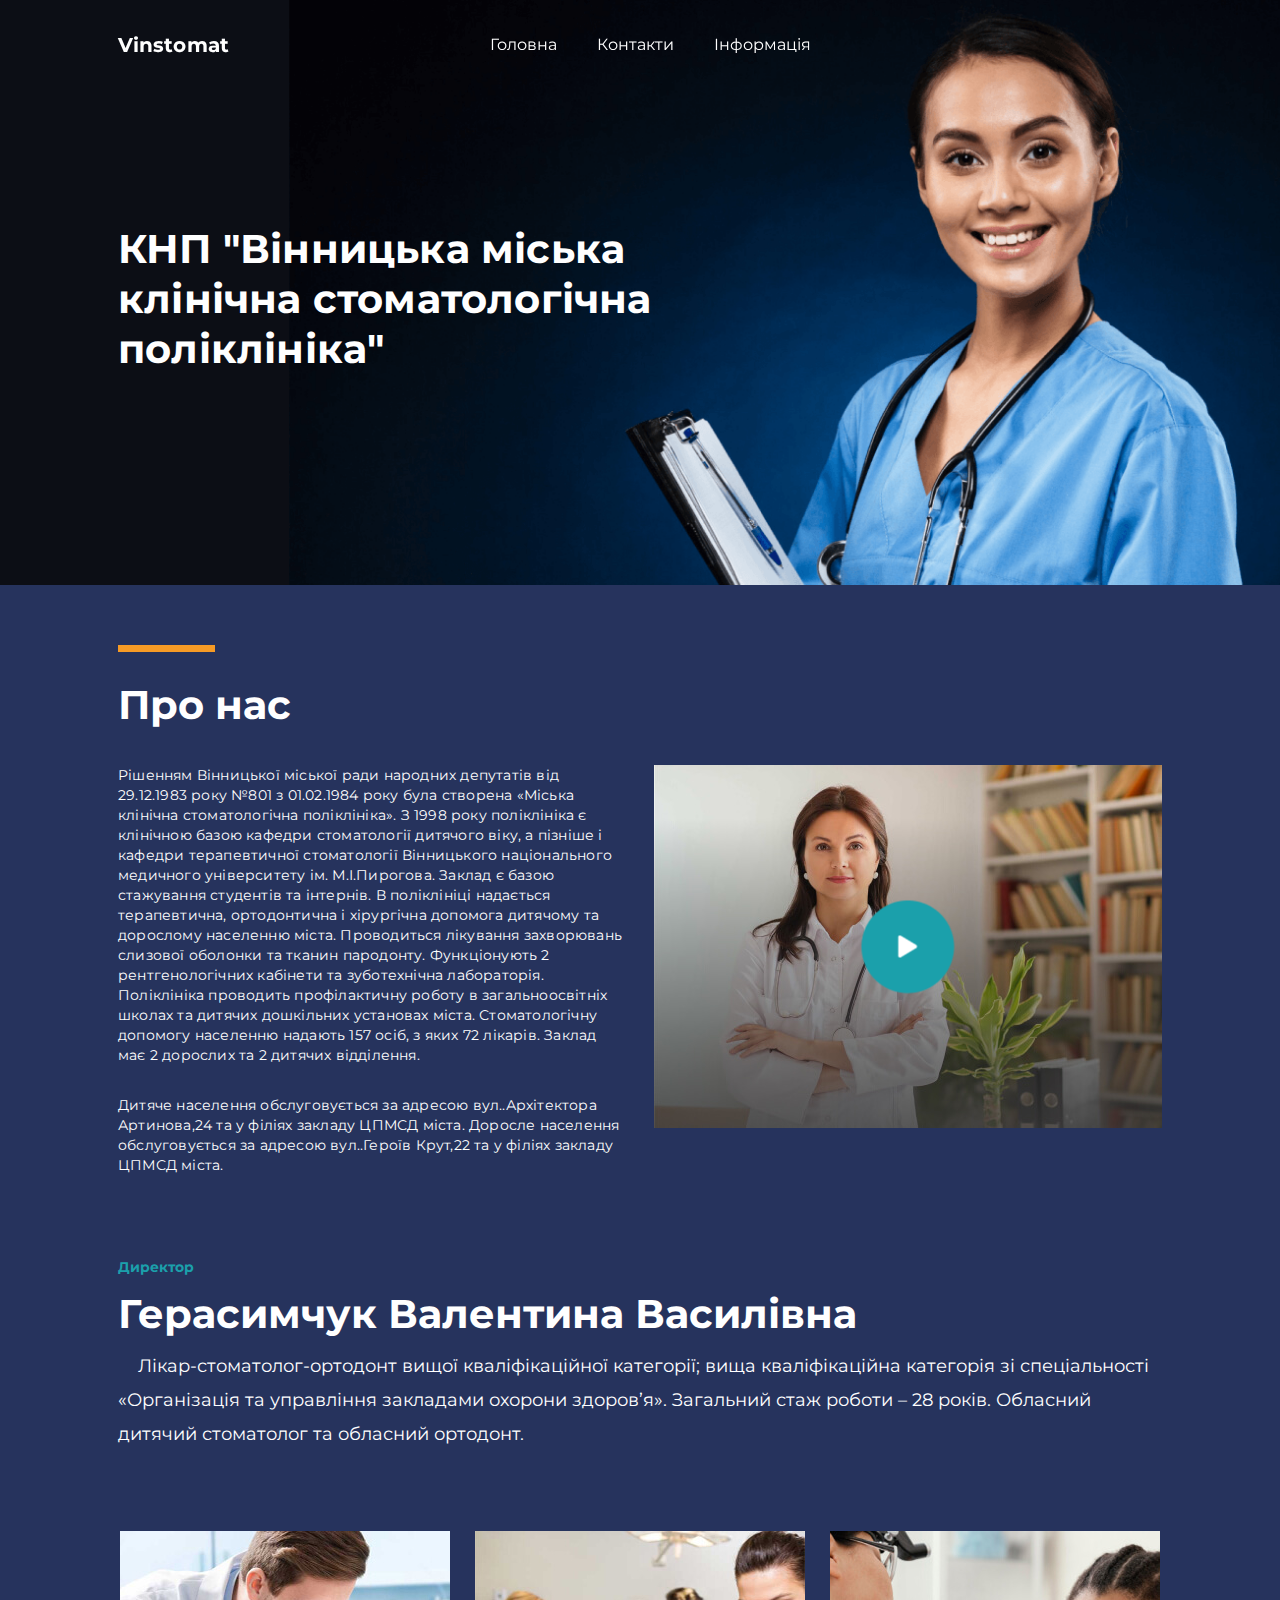
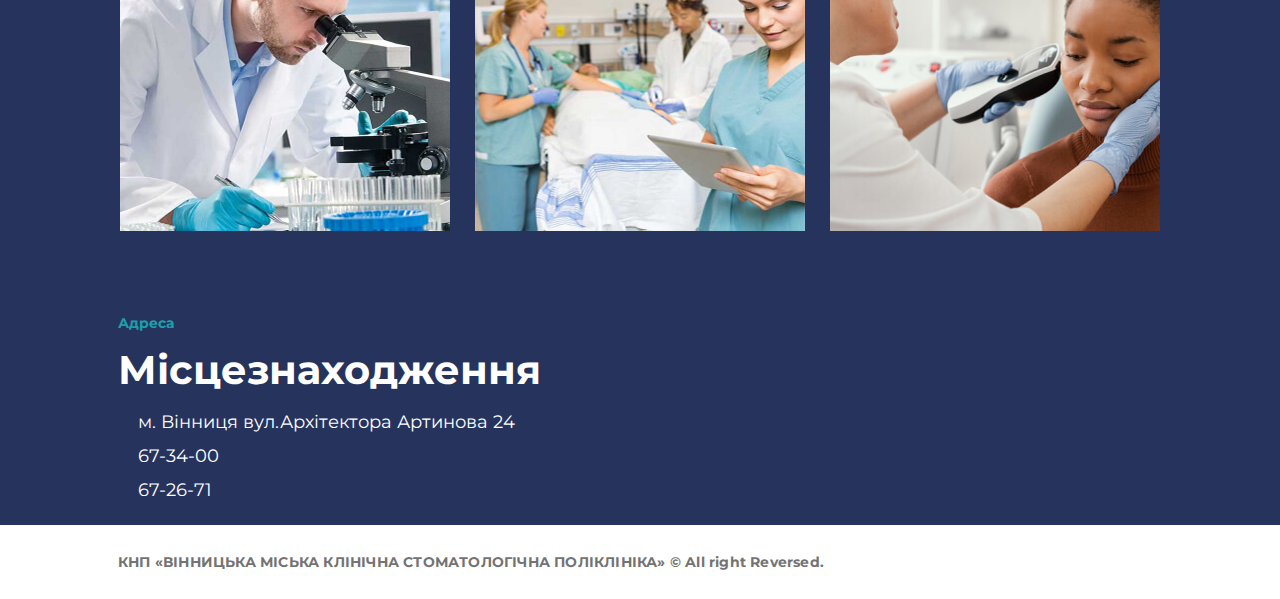
==== index.html @ 298319f8 "Add files via upload" ====
<!DOCTYPE html>
<html lang="en">

<head>
    <meta charset="UTF-8" />
    <meta http-equiv="X-UA-Compatible" content="IE=edge" />
    <meta name="viewport" content="width=device-width, initial-scale=1.0" />

    <link rel="shortcut icon" href="#" type="image/x-icon" />
    <link rel="canonical" href="/" />
    <link rel="stylesheet" href="css/main.css">

    <title>Stomatology Home</title>
    <meta name="description" content="Stomatology Home">
</head>

<body>
    <header class="header">
        <div class="header-top">
            <div class="header-fixed">
                <div class="container header-wrapper">
                    <div class="burger"></div>
                    <span class="header-logo">Vinstomat</span>
                    <nav class="nav">
                        <ul class="menu">
                            <li>
                                Головна
                            </li>
                            <li>
                                <a href="page.html" class="menu-link">Контакти</a>
                            </li>
                            <li>
                                <a href="" class="menu-link">Інформація</a>
                            </li>
                        </ul>
                    </nav>
                </div>
            </div>
        </div>
        <div class="header-bottom container">
            <h1>КНП "Вінницька міська клінічна стоматологічна поліклініка"</h1>
        </div>
    </header>
    <main>
        <div class="hero container">
            <h2 class="ps-element">Про нас</h2>
            <div class="hero-wrapper">
                <div class="hero-content">
                    <p>Рішенням Вінницької міської ради народних депутатів від 29.12.1983 року №801 з 01.02.1984 року була створена «Міська клінічна стоматологічна поліклініка». З 1998 року поліклініка є клінічною базою кафедри стоматології дитячого віку, а пізніше і кафедри терапевтичної стоматології Вінницького національного медичного університету ім. М.І.Пирогова. Заклад є базою стажування студентів та інтернів. В поліклініці надається терапевтична, ортодонтична і хірургічна допомога дитячому та дорослому населенню міста. Проводиться лікування захворювань слизової оболонки та тканин пародонту. Функціонують 2 рентгенологічних кабінети та зуботехнічна лабораторія. Поліклініка проводить профілактичну роботу в загальноосвітніх школах та дитячих дошкільних установах міста. Стоматологічну допомогу населенню надають 157 осіб, з яких 72 лікарів. Заклад має 2 дорослих та 2 дитячих відділення.</p>
                    <p>Дитяче населення обслуговується за адресою вул..Архітектора Артинова,24 та у філіях закладу ЦПМСД міста. Доросле населення обслуговується за адресою вул..Героїв Крут,22 та у філіях закладу ЦПМСД міста.</p>
                </div>
                <div class="hero-video">
                    <button class="video-control"></button>
                    <video id="video" class="video-casino" width="508" height="363" controls="" cursor="pointer">
                        <source src="video/Casino Blackjack.mp4" type="video/mp4">
                    </video>
                </div>
            </div>
            <span class="sub-title">Директор</span>
            <h2>Герасимчук Валентина Василівна</h2>
            <p>Лікар-стоматолог-ортодонт вищої кваліфікаційної категорії; вища кваліфікаційна категорія зі спеціальності «Організація та управління закладами охорони здоров’я». Загальний стаж роботи – 28 років. Обласний дитячий стоматолог та обласний ортодонт.
            </p>

            <div class="block-img">
                <figure><img src="images/product-1.jpg" alt="product-1"></figure>
                <figure><img src="images/product-2.jpg" alt="product-2"></figure>
                <figure><img src="images/product-3.jpg" alt="product-3"></figure>
            </div>
            <span class="sub-title">Адреса</span>
            <h2>Місцезнаходження</h2>
            <ul>
                <li>м. Вінниця вул.Архітектора Артинова 24</li>
                <li>67-34-00</li>
                <li>67-26-71</li>
            </ul>
        </div>
    </main>
    <footer class="footer">
        <div class="container">
            <p>КНП «ВІННИЦЬКА МІСЬКА КЛІНІЧНА СТОМАТОЛОГІЧНА ПОЛІКЛІНІКА» © All right Reversed. </p>
        </div>
    </footer>

    <script src="js/main.js"></script>
</body>

</html>
---- css/main.css ----
@import url("https://fonts.googleapis.com/css2?family=Montserrat:wght@400;500;600;700&family=Poppins:wght@700&display=swap");
:root {
  --ff-momserat: "Montserrat", sans-serif;
  --ff-popins: "Poppins", sans-serif;
  /* color */
  --color-primary: #ffffff;
  --color-secondary: #0C0E15;
  --color-gray-lt: #FAFAFA;
  --color-dark: #26335D;
  --color-gray: #737373;
  --color-green: #1BA0AB;
  --color-yellow: #F69B25;
  --color-black: #212941;
  /* bg-color */
  --bg-primary: #ffffff;
  --bg-secondary: #0C0E15;
  --bg-gray-lt: #FAFAFA;
  --bg-dark: #26335D;
  --bg-gray: #737373;
  --bg-green: #1BA0AB;
  --bg-yellow: #F69B25;
  --bg-black: #212941;
}

/* default style */
*,
*::before,
*::after {
  margin: 0;
  padding: 0;
  box-sizing: border-box;
}

html,
body {
  min-height: 100vh;
  scroll-behavior: smooth;
}

ul {
  list-style: none;
}

a {
  color: inherit;
  text-decoration: none;
}

img {
  max-width: 100%;
  display: block;
}

button {
  border: none;
  outline: none;
  background: transparent;
  cursor: pointer;
  font-family: inherit;
}

/* main style */
body {
  font-family: var(--ff-momserat);
  font-size: 18px;
  line-height: 1;
  font-weight: 400;
  background: var(--bg-dark);
  color: var(--color-primary);
  overflow-x: hidden;
}

.hidden {
  overflow-y: hidden;
}

.container {
  max-width: 1044px;
  margin: 0 auto;
}

.header {
  background: url(../images/header-bg.png) no-repeat center;
  background-size: cover;
}
@media (max-width: 980px) {
  .header {
    background-position: right 20% center;
    background-size: cover;
  }
}
.header-top {
  height: 91px;
}
.header-fixed {
  position: fixed;
  z-index: 3;
  left: 0;
  right: 0;
  top: 0;
  padding: 29px 0px;
  transition: 0.3s ease-in-out;
}
@media (max-width: 1100px) {
  .header-fixed {
    padding: 29px 20px;
  }
}
@media (max-width: 768px) {
  .header-fixed {
    padding: 26px 0px;
  }
}
@media (max-width: 450px) {
  .header-fixed {
    background: var(--bg-secondary);
  }
}
.header-fixed.header-fixed__bg {
  background: #070707;
}
.header-wrapper {
  display: flex;
  justify-content: flex-start;
  align-items: center;
  gap: 25%;
}
@media (max-width: 768px) {
  .header-wrapper {
    justify-content: center;
    gap: 0;
  }
}
.header .burger {
  display: none;
}
@media (max-width: 768px) {
  .header .burger {
    display: flex;
    width: 30px;
    height: 30px;
    background: url(../images/burger.svg) no-repeat center;
    position: absolute;
    top: 30px;
    left: 30px;
    z-index: 4;
    transition: 0.3s ease-in-out;
  }
  .header .burger.active {
    background: url(../images/close.svg) no-repeat center;
  }
}
.header-logo {
  font-weight: 700;
  font-size: 20px;
  line-height: 32px;
  text-transform: capitalize;
  letter-spacing: 0.1px;
  cursor: pointer;
}
@media (max-width: 768px) {
  .header .nav {
    position: absolute;
    background: var(--bg-black);
    top: 0;
    left: 0;
    right: 30%;
    bottom: 0;
    min-height: 100vh;
    overflow: hidden;
    transform: translateX(-120%);
    transition: 0.3s ease-in-out;
  }
  .header .nav.active {
    transform: translateX(0%);
  }
}
.header .menu {
  display: flex;
  justify-content: center;
  gap: 40px;
}
@media (max-width: 768px) {
  .header .menu {
    flex-direction: column;
    padding: 180px 0px 0px 30px;
    gap: 50px;
  }
}
.header .menu li {
  font-weight: 400;
  font-size: 16px;
  line-height: 24px;
  cursor: pointer;
}
.header-bottom {
  padding: 133px 0 211px;
}
@media (max-width: 1100px) {
  .header-bottom {
    padding: 133px 20px 211px;
  }
}
.header-bottom h1 {
  font-weight: 700;
  font-size: 40px;
  line-height: 50px;
  letter-spacing: 0.2px;
  color: var(--color-primary);
  max-width: 599px;
}
@media (max-width: 590px) {
  .header-bottom h1 {
    word-wrap: break-word;
    word-break: break-all;
    font-weight: 500;
    font-size: 30px;
  }
}

.hero {
  padding: 60px 0 18px 0;
}
@media (max-width: 1100px) {
  .hero {
    padding: 60px 20px 18px;
  }
}
@media (max-width: 450px) {
  .hero {
    padding: 60px 15px 18px;
  }
}
.hero h2 {
  font-weight: 700;
  font-size: 40px;
  line-height: 50px;
  color: var(--color-primary);
}
.hero h2:nth-of-type(2) {
  margin-bottom: 10px;
}
@media (max-width: 450px) {
  .hero h2 {
    font-size: 26px;
    line-height: 40px;
  }
}
.hero .ps-element {
  margin-bottom: 35px;
  padding-top: 35px;
  position: relative;
}
.hero .ps-element::before {
  content: "";
  position: absolute;
  top: 0;
  left: 0;
  width: 97px;
  height: 7px;
  background: var(--bg-yellow);
}
.hero-wrapper {
  display: flex;
  justify-content: center;
  align-items: flex-start;
  flex-wrap: wrap;
  gap: 29px;
  padding-bottom: 60px;
}
.hero-content {
  width: 507px;
}
@media (max-width: 1100px) {
  .hero-content {
    width: 100%;
  }
}
.hero-content p {
  margin-bottom: 30px;
  font-size: 14px;
  line-height: 20px;
  letter-spacing: 0.2px;
}
.hero-content p:last-child {
  margin-bottom: 0px;
}
.hero-video {
  width: 508px;
  height: 363px;
  position: relative;
}
@media (max-width: 510px) {
  .hero-video {
    width: 100%;
  }
}
.hero-video .video-casino {
  position: absolute;
  top: 0;
  left: 0;
  right: 0;
  bottom: 0;
  width: 100%;
  height: 100%;
  background: black;
}
.hero-video::before {
  content: "";
  background: url(../images/media-bg.jpg) no-repeat center;
  position: absolute;
  z-index: 2;
  top: 0;
  right: 0;
  bottom: 0;
  left: 0;
  transition: 0.3s linear;
}
.hero-video.hide::before {
  content: "";
  background: transparent;
  z-index: -1;
  transition: 0.3s linear;
}
.hero .video-control {
  position: absolute;
  z-index: 3;
  top: 50%;
  left: 50%;
  width: 93px;
  height: 93px;
  background: url(../images/play.png) no-repeat center;
  border: none;
  outline: none;
  transform: translate(-50%, -50%);
  cursor: pointer;
}
.hero .sub-title {
  display: block;
  margin: 20px 0 10px;
  font-weight: 700;
  font-size: 14px;
  line-height: 24px;
  color: var(--color-green);
}
.hero h2 + p {
  font-size: 18px;
  line-height: 34px;
  text-indent: 20px;
}
.hero .block-img {
  display: flex;
  justify-content: center;
  flex-wrap: wrap;
  gap: 25px;
  margin: 80px 0;
}
.hero .block-img figure {
  width: 330px;
}
@media (max-width: 450px) {
  .hero .block-img figure {
    width: 100%;
    display: flex;
    justify-content: center;
  }
}
.hero ul {
  margin-top: 10px;
}
.hero ul li {
  font-size: 18px;
  line-height: 34px;
  margin-left: 20px;
}

.page-header {
  background: var(--bg-secondary);
}
.page-header .header-bottom {
  padding: 60px 0;
}
@media (max-width: 980px) {
  .page-header .header-bottom {
    padding: 60px 10px;
  }
}
.page-header .header-bottom h1 {
  font-weight: 700;
  font-size: 58px;
  line-height: 80px;
  letter-spacing: 0.2px;
  color: var(--color-primary);
  max-width: 955px;
  width: 100%;
  margin: 0 auto;
}
@media (max-width: 590px) {
  .page-header .header-bottom h1 {
    word-wrap: break-word;
    word-break: break-all;
    font-weight: 600;
    font-size: 30px;
    line-height: 50px;
  }
}
.page-header .header-bottom picture {
  display: none;
}
@media (max-width: 450px) {
  .page-header .header-bottom picture {
    display: flex;
    justify-content: center;
  }
  .page-header .header-bottom picture img {
    border-radius: 30px;
  }
}
.page-header .header-fixed {
  background: var(--bg-secondary);
}
.page-header .header-fixed.header-fixed__bg {
  background: var(--bg-secondary);
}

.article {
  padding: 95px 24px 84px 24px;
  position: relative;
}
@media (max-width: 980px) {
  .article {
    padding: 95px 14px 84px 14px;
  }
}
@media (max-width: 590px) {
  .article {
    padding: 30px 14px 50px 14px;
  }
}
.article::before {
  content: "";
  position: absolute;
  z-index: 1;
  width: 94px;
  height: 7px;
  background: var(--bg-yellow);
  top: 50px;
  left: 24px;
}
@media (max-width: 590px) {
  .article::before {
    display: none;
  }
}
.article p {
  text-indent: 20px;
  font-weight: 400;
  font-size: 18px;
  line-height: 34px;
  margin-bottom: 20px;
}
.article p > a {
  text-decoration: underline;
  color: #02A4FF;
}
.article picture {
  display: flex;
  justify-content: center;
}
.article picture > img {
  border-radius: 30px;
}
.article picture + p {
  margin-top: 30px;
  margin-bottom: 50px;
}
.article ul,
.article ol {
  margin-left: 20px;
}
.article ul {
  list-style: disc;
  margin-bottom: 30px;
}
.article li {
  font-size: 18px;
  line-height: 34px;
}
.article h2 {
  font-weight: 700;
  font-size: 40px;
  line-height: 50px;
  letter-spacing: 0.2px;
  margin: 40px 0;
  text-align: left;
}
@media (max-width: 450px) {
  .article h2 {
    font-size: 26px;
    line-height: 40px;
    margin: 30px 0;
    text-align: left;
  }
}
.article h3 {
  font-weight: 700;
  font-size: 24px;
  line-height: 32px;
  margin: 40px 0;
  text-align: left;
}
@media (max-width: 450px) {
  .article h3 {
    font-size: 22px;
    line-height: 34px;
    margin: 30px 0;
    text-align: left;
  }
}
.article .table {
  width: 100%;
  margin: 0 0 50px;
  border-collapse: collapse;
  border-spacing: 0px;
}
.article .table:last-child {
  margin: 0;
}
.article tbody tr {
  border-top: 1px solid var(--color-primary);
  display: grid;
  grid-template: auto/repeat(4, 1fr);
  align-items: center;
}
.article tbody tr:last-child {
  border-bottom: 1px solid var(--color-primary);
}
.article tbody td {
  font-weight: 500;
  font-size: 18px;
  line-height: 22px;
  padding: 24px 0;
  text-align: center;
}
@media (max-width: 768px) {
  .article tbody td {
    padding: 20px 0;
    font-size: 16px;
  }
}
@media (max-width: 420px) {
  .article tbody td {
    font-size: 12px;
  }
}
.article tbody td:first-child {
  text-align: left;
  padding-left: 19px;
}
@media (max-width: 768px) {
  .article tbody td:first-child {
    padding-left: 0;
  }
}
.article tbody td:last-child {
  text-align: right;
  padding-right: 19px;
}
@media (max-width: 768px) {
  .article tbody td:last-child {
    padding-right: 0;
  }
}
@media (max-width: 768px) {
  .article .tabl-1 tbody tr {
    grid-template: auto/repeat(2, 1fr);
  }
  .article .tabl-1 tbody tr td:nth-child(odd) {
    text-align: left;
  }
  .article .tabl-1 tbody tr td:nth-child(even) {
    text-align: right;
  }
  .article .tabl-1 tbody tr td:first-child {
    padding-bottom: 20px;
  }
  .article .tabl-1 tbody tr td:nth-child(2) {
    padding-bottom: 20px;
  }
  .article .tabl-1 tbody tr td:nth-child(3) {
    padding-top: 20px;
  }
  .article .tabl-1 tbody tr td:last-child {
    padding-top: 20px;
  }
}
.article .tabl-2 tbody tr {
  grid-template: auto/repeat(3, 1fr);
}
.article .tabl-3 tbody tr {
  grid-template: auto/repeat(2, 1fr);
}

.footer {
  background: var(--bg-primary);
  padding: 25px 0;
}
@media (max-width: 1100px) {
  .footer {
    padding: 25px 20px;
  }
}
@media (max-width: 590px) {
  .footer {
    padding: 23px 28px;
  }
}
.footer p {
  text-indent: 0;
  text-align: left;
  font-weight: 700;
  font-size: 14px;
  line-height: 24px;
  letter-spacing: 0.2px;
  color: var(--color-gray);
}
@media (max-width: 450px) {
  .footer p {
    font-size: 12px;
    line-height: 16px;
    font-weight: 400;
  }
}/*# sourceMappingURL=main.css.map */
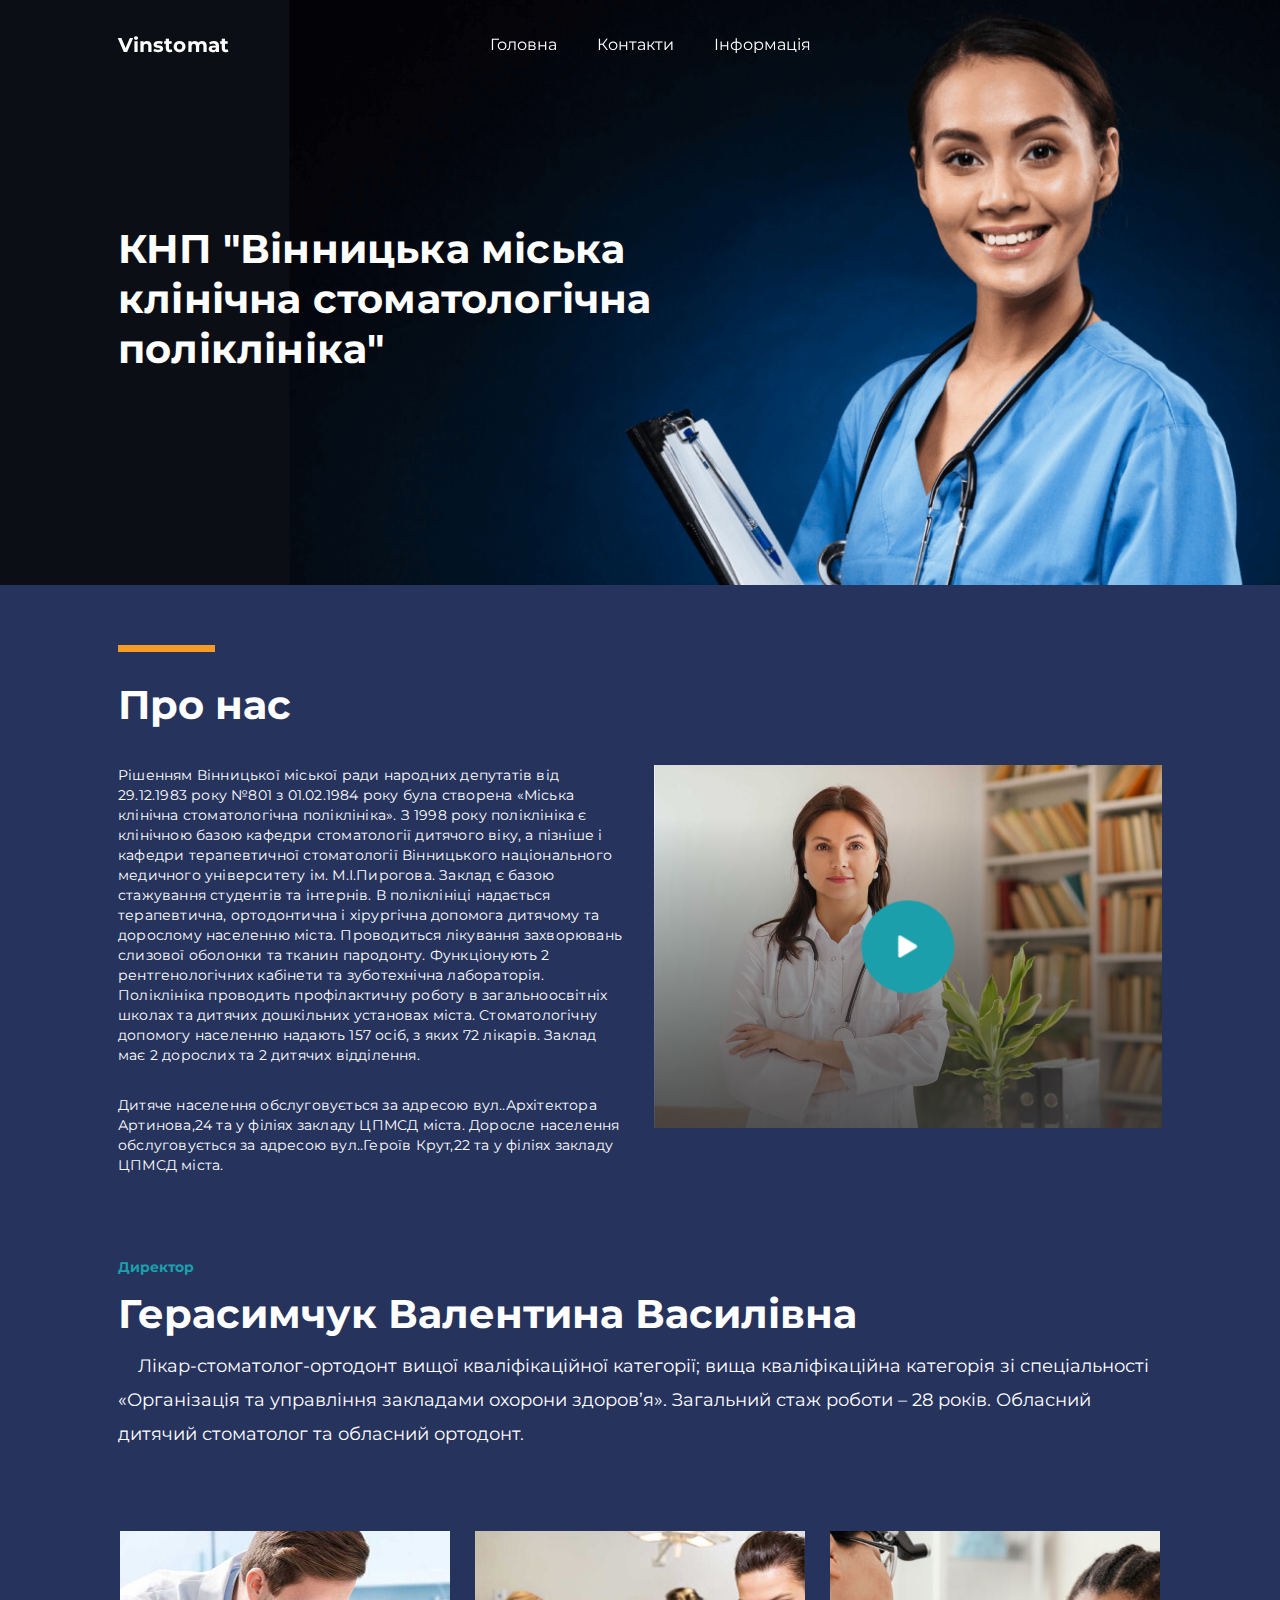
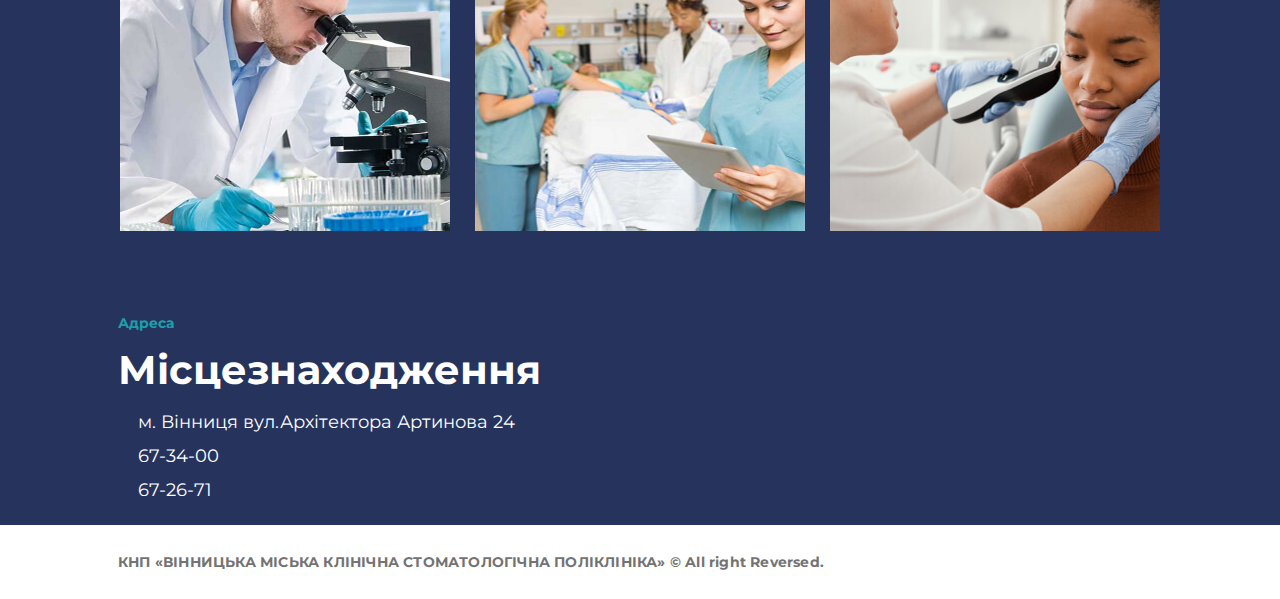
==== commit 0a64f51e: "Add files via upload" ====
--- a/index.html
+++ b/index.html
@@ -51,9 +51,7 @@
                 </div>
                 <div class="hero-video">
                     <button class="video-control"></button>
-                    <video id="video" class="video-casino" width="508" height="363" controls="" cursor="pointer">
-                        <source src="video/Casino Blackjack.mp4" type="video/mp4">
-                    </video>
+                    <iframe width="508" height="363" src="https://www.youtube.com/embed/7-4X3J6369Y" title="YouTube video player" frameborder="0" allow="accelerometer; autoplay; clipboard-write; encrypted-media; gyroscope; picture-in-picture; web-share" allowfullscreen></iframe>
                 </div>
             </div>
             <span class="sub-title">Директор</span>
--- a/css/main.css
+++ b/css/main.css
@@ -92,9 +92,14 @@
 .header-top {
   height: 91px;
 }
+@media (max-width: 768px) {
+  .header-top {
+    height: 84px;
+  }
+}
 .header-fixed {
   position: fixed;
-  z-index: 3;
+  z-index: 5;
   left: 0;
   right: 0;
   top: 0;
@@ -385,6 +390,11 @@
     padding: 60px 10px;
   }
 }
+@media (max-width: 450px) {
+  .page-header .header-bottom {
+    padding: 30px 14px;
+  }
+}
 .page-header .header-bottom h1 {
   font-weight: 700;
   font-size: 58px;
@@ -411,13 +421,11 @@
   .page-header .header-bottom picture {
     display: flex;
     justify-content: center;
+    margin-bottom: 30px;
   }
   .page-header .header-bottom picture img {
     border-radius: 30px;
   }
-}
-.page-header .header-fixed {
-  background: var(--bg-secondary);
 }
 .page-header .header-fixed.header-fixed__bg {
   background: var(--bg-secondary);
